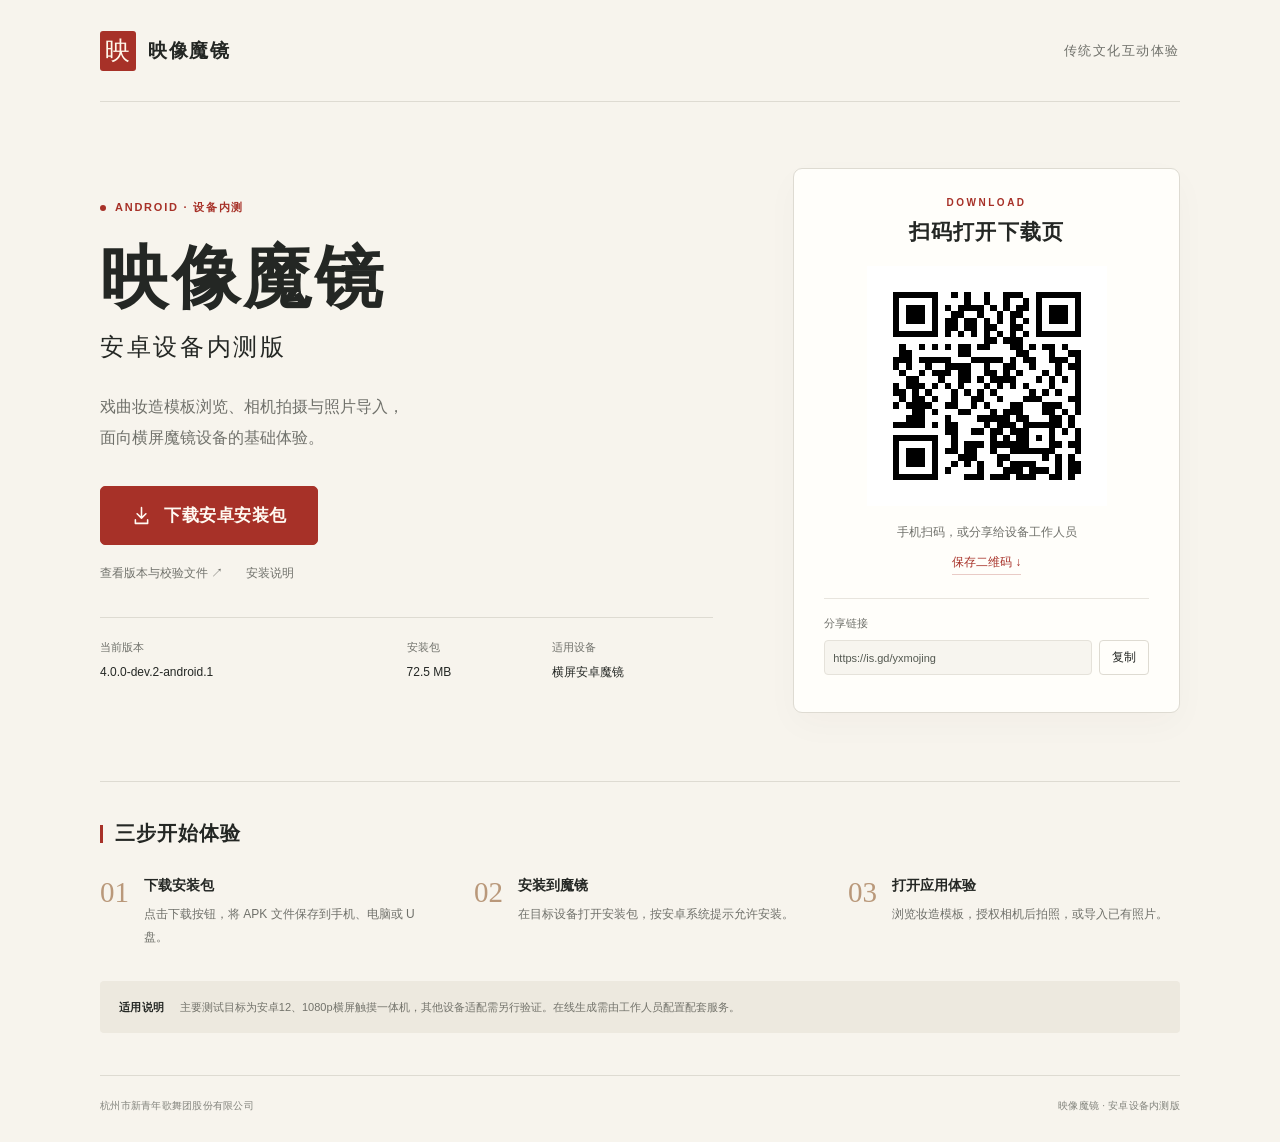
==== index.html @ 6d13199d "Add Android download page, share link and QR code" ====
<!doctype html>
<html lang="zh-CN">
<head>
  <meta charset="utf-8">
  <meta name="viewport" content="width=device-width, initial-scale=1">
  <meta name="description" content="映像魔镜安卓设备内测版下载入口，提供安装包、二维码及安装说明。">
  <meta name="theme-color" content="#a73128">
  <title>映像魔镜 · 安卓内测版下载</title>
  <link rel="stylesheet" href="./style.css">
  <script src="./app.js" defer></script>
</head>
<body>
  <header class="site-header wrap">
    <a class="brand" href="./" aria-label="映像魔镜首页"><span class="brand-seal" aria-hidden="true">映</span><span>映像魔镜</span></a>
    <span class="header-note">传统文化互动体验</span>
  </header>
  <main class="wrap">
    <section class="download-layout" aria-labelledby="page-title">
      <div class="download-main">
        <p class="eyebrow"><span></span> ANDROID · 设备内测</p>
        <h1 id="page-title">映像魔镜</h1>
        <p class="edition">安卓设备内测版</p>
        <p class="intro">戏曲妆造模板浏览、相机拍摄与照片导入，<br class="desktop-break">面向横屏魔镜设备的基础体验。</p>
        <a id="apk-download" class="download-button" href="https://github.com/hkjtsgmc79-boop/yingxiang-mirror-downloads/releases/download/v4.0.0-dev.2-android.1/yingxiang-mirror-4.0.0-dev.2-android.1.apk">
          <svg width="21" height="21" viewBox="0 0 24 24" fill="none" aria-hidden="true"><path d="M12 3v12m0 0 5-5m-5 5-5-5M5 17v4h14v-4" stroke="currentColor" stroke-width="1.8" stroke-linecap="round" stroke-linejoin="round"/></svg>
          下载安卓安装包
        </a>
        <div class="support-links"><a id="release-link" href="https://github.com/hkjtsgmc79-boop/yingxiang-mirror-downloads/releases/tag/v4.0.0-dev.2-android.1" target="_blank" rel="noopener noreferrer">查看版本与校验文件 <span aria-hidden="true">↗</span></a><a id="install-link" href="https://github.com/hkjtsgmc79-boop/yingxiang-mirror-downloads/releases/download/v4.0.0-dev.2-android.1/INSTALL.txt">安装说明</a></div>
        <dl class="version-details">
          <div><dt>当前版本</dt><dd id="version-name">4.0.0-dev.2-android.1</dd></div>
          <div><dt>安装包</dt><dd id="size-label">72.5 MB</dd></div>
          <div><dt>适用设备</dt><dd>横屏安卓魔镜</dd></div>
        </dl>
      </div>
      <aside class="qr-card" aria-labelledby="qr-title">
        <p class="qr-kicker">DOWNLOAD</p>
        <h2 id="qr-title">扫码打开下载页</h2>
        <div class="qr-frame"><img src="./assets/download-qr.png" width="240" height="240" alt="映像魔镜下载页二维码"></div>
        <p class="qr-caption">手机扫码，或分享给设备工作人员</p>
        <a class="qr-save" href="./assets/download-qr.png" download="映像魔镜_下载二维码.png">保存二维码 <span aria-hidden="true">↓</span></a>
        <div class="share-section">
          <label for="share-link">分享链接</label>
          <div class="share-row"><input id="share-link" type="text" value="https://is.gd/yxmojing" readonly aria-label="下载页分享链接"><button id="copy-link" type="button">复制</button></div>
          <p id="copy-status" class="copy-status" role="status" aria-live="polite"></p>
        </div>
      </aside>
    </section>
    <section class="installation" aria-labelledby="install-title">
      <div class="section-heading"><span class="section-line" aria-hidden="true"></span><h2 id="install-title">三步开始体验</h2></div>
      <ol class="steps">
        <li><span class="step-number" aria-hidden="true">01</span><div><h3>下载安装包</h3><p>点击下载按钮，将 APK 文件保存到手机、电脑或 U 盘。</p></div></li>
        <li><span class="step-number" aria-hidden="true">02</span><div><h3>安装到魔镜</h3><p>在目标设备打开安装包，按安卓系统提示允许安装。</p></div></li>
        <li><span class="step-number" aria-hidden="true">03</span><div><h3>打开应用体验</h3><p>浏览妆造模板，授权相机后拍照，或导入已有照片。</p></div></li>
      </ol>
      <div class="scope-note"><strong>适用说明</strong><p>主要测试目标为安卓12、1080p横屏触摸一体机，其他设备适配需另行验证。在线生成需由工作人员配置配套服务。</p></div>
    </section>
  </main>
  <footer class="site-footer wrap"><span>杭州市新青年歌舞团股份有限公司</span><span>映像魔镜 · 安卓设备内测版</span></footer>
</body>
</html>
---- style.css ----
:root{color-scheme:light;--paper:#f7f4ed;--ink:#242724;--muted:#70716b;--red:#a73128;--red-hover:#85271f;--line:#dedbd2;--serif:"Songti SC","STSong","SimSun",serif;--sans:-apple-system,BlinkMacSystemFont,"PingFang SC","Microsoft YaHei",sans-serif}
*{box-sizing:border-box}body{margin:0;color:var(--ink);background:var(--paper);font-family:var(--sans);-webkit-font-smoothing:antialiased}a{color:inherit;text-decoration:none}a:focus-visible,button:focus-visible,input:focus-visible{outline:3px solid #c68b51;outline-offset:5px}button,input{font:inherit}.wrap{width:min(1080px,calc(100% - 64px));margin-inline:auto}.site-header{height:102px;border-bottom:1px solid var(--line);display:flex;align-items:center;justify-content:space-between}.brand{display:inline-flex;align-items:center;gap:12px;font-size:19px;font-weight:650;letter-spacing:.08em}.brand-seal{display:grid;place-items:center;width:36px;height:40px;border-radius:3px;background:var(--red);color:#fff8eb;font:25px var(--serif)}.header-note{font-size:13px;color:var(--muted);letter-spacing:.12em}.download-layout{display:grid;grid-template-columns:minmax(0,1.3fr) minmax(320px,.82fr);gap:80px;align-items:center;padding:66px 0 68px}.eyebrow{display:flex;align-items:center;gap:9px;margin:0 0 23px;font-size:11px;letter-spacing:.16em;font-weight:650;color:var(--red)}.eyebrow span{width:6px;height:6px;background:var(--red);border-radius:50%}h1{font-family:var(--serif);font-size:68px;line-height:1.18;letter-spacing:.055em;font-weight:700;margin:0 0 12px}.edition{font-size:24px;letter-spacing:.11em;margin:0 0 28px;font-weight:400}.intro{font-size:16px;line-height:1.95;color:var(--muted);margin:0 0 33px}.download-button{display:inline-flex;align-items:center;justify-content:center;gap:12px;background:var(--red);color:#fffaf2;border:1px solid var(--red);border-radius:5px;padding:17px 30px;min-height:58px;font-size:17px;font-weight:600;letter-spacing:.03em;transition:background .15s,border-color .15s}.download-button:hover{background:var(--red-hover);border-color:var(--red-hover)}.support-links{display:flex;flex-wrap:wrap;gap:23px;margin-top:20px;font-size:12px;color:var(--muted)}.support-links a:hover{color:var(--red);text-decoration:underline;text-underline-offset:4px}.version-details{display:grid;grid-template-columns:1.8fr .8fr 1fr;gap:16px;border-top:1px solid var(--line);margin:35px 0 0;padding-top:22px}.version-details dt{font-size:11px;color:var(--muted);margin-bottom:8px}.version-details dd{margin:0;font-size:12px;font-weight:500;line-height:1.5;overflow-wrap:anywhere}.qr-card{background:#fffefa;border:1px solid var(--line);border-radius:9px;padding:28px 30px 16px;text-align:center;box-shadow:0 12px 35px #3d321207}.qr-kicker{font-size:10px;color:var(--red);letter-spacing:.25em;margin:0 0 10px;font-weight:650}.qr-card h2{font-size:21px;font-weight:600;letter-spacing:.06em;margin:0 0 20px}.qr-frame{width:min(100%,240px);aspect-ratio:1;margin-inline:auto;background:#fff;display:grid;place-items:center}.qr-frame img{display:block;width:100%;height:auto;image-rendering:pixelated}.qr-caption{font-size:12px;color:var(--muted);line-height:1.7;margin:16px 0 10px}.qr-save{display:inline-block;font-size:12px;color:var(--red);border-bottom:1px solid #a7312840;padding-bottom:3px}.qr-save:hover{border-color:var(--red)}.share-section{border-top:1px solid #e8e5de;text-align:left;margin-top:23px;padding-top:17px}.share-section label{display:block;font-size:11px;color:var(--muted);margin-bottom:9px}.share-row{display:flex;align-items:stretch;gap:7px}.share-row input{width:0;min-width:0;flex:1;background:#f7f5ef;border:1px solid #e5e2da;border-radius:4px;padding:9px 8px;color:#545951;font-size:11px;text-overflow:ellipsis}.share-row button{flex:none;background:#fffefa;color:var(--ink);border:1px solid var(--line);border-radius:4px;padding:8px 12px;font-size:12px;cursor:pointer}.share-row button:hover{border-color:var(--red);color:var(--red)}.copy-status{min-height:15px;font-size:11px;color:var(--red);margin:6px 0 0}.installation{border-top:1px solid var(--line);padding:38px 0 42px}.section-heading{display:flex;align-items:center;gap:12px}.section-line{height:18px;width:3px;background:var(--red)}.section-heading h2{font-size:20px;font-weight:600;letter-spacing:.05em;margin:0}.steps{display:grid;grid-template-columns:repeat(3,minmax(0,1fr));gap:42px;list-style:none;margin:30px 0 32px;padding:0}.steps li{display:flex;align-items:flex-start;gap:15px}.step-number{font-family:Georgia,serif;font-size:29px;font-weight:400;line-height:1.1;color:#b9987a}.steps h3{font-size:14px;font-weight:600;margin:0 0 8px}.steps p{font-size:12px;line-height:1.9;color:var(--muted);margin:0}.scope-note{display:flex;align-items:baseline;gap:15px;padding:16px 19px;background:#ede9df;border-radius:4px}.scope-note strong{font-size:11px;white-space:nowrap;letter-spacing:.04em}.scope-note p{margin:0;color:#73736b;font-size:11px;line-height:1.85}.site-footer{border-top:1px solid var(--line);padding-block:23px 29px;display:flex;justify-content:space-between;gap:18px;color:#83847d;font-size:10px;letter-spacing:.025em}
@media(max-width:850px){.download-layout{gap:34px;grid-template-columns:minmax(0,1fr) 310px;padding-block:45px}h1{font-size:54px}.edition{font-size:20px}.qr-card{padding-inline:23px}.intro{font-size:14px}.version-details{grid-template-columns:1fr 1fr}.version-details>div:first-child{grid-column:1/-1}.steps{gap:22px}.steps li{gap:11px}.desktop-break{display:none}}
@media(max-width:640px){.wrap{width:calc(100% - 40px)}.site-header{height:80px}.brand{font-size:17px;gap:10px}.brand-seal{width:31px;height:35px;font-size:22px}.header-note{font-size:10px;letter-spacing:.04em}.download-layout{grid-template-columns:1fr;gap:35px;padding:40px 0 36px}.eyebrow{margin-bottom:19px;font-size:10px}h1{font-size:52px}.edition{font-size:20px;margin-bottom:22px}.intro{font-size:14px;line-height:1.9;margin-bottom:27px}.download-button{width:100%;font-size:16px;padding:16px 20px}.support-links{justify-content:center;margin-top:16px;font-size:11px;gap:22px}.version-details{grid-template-columns:1.7fr .7fr 1fr;gap:12px;margin-top:27px;padding-top:20px}.version-details>div:first-child{grid-column:auto}.version-details dd{font-size:10px}.version-details dt{font-size:10px}.qr-card{padding:25px 23px 15px;max-width:370px;width:100%;justify-self:center}.qr-card h2{font-size:20px}.qr-frame{width:220px;max-width:100%}.share-row input{font-size:11px}.installation{padding:30px 0}.section-heading h2{font-size:19px}.steps{grid-template-columns:1fr;gap:24px;margin-top:27px}.steps li{gap:19px}.step-number{min-width:33px;font-size:27px}.steps h3{font-size:14px;margin-bottom:5px}.steps p{font-size:12px;line-height:1.8}.scope-note{display:block;padding:15px 17px}.scope-note strong{display:block;margin-bottom:7px}.scope-note p{font-size:11px;line-height:1.9}.site-footer{flex-direction:column;gap:8px;font-size:10px;line-height:1.6;padding-block:20px 24px}}
@media(prefers-reduced-motion:reduce){*{transition:none!important}}
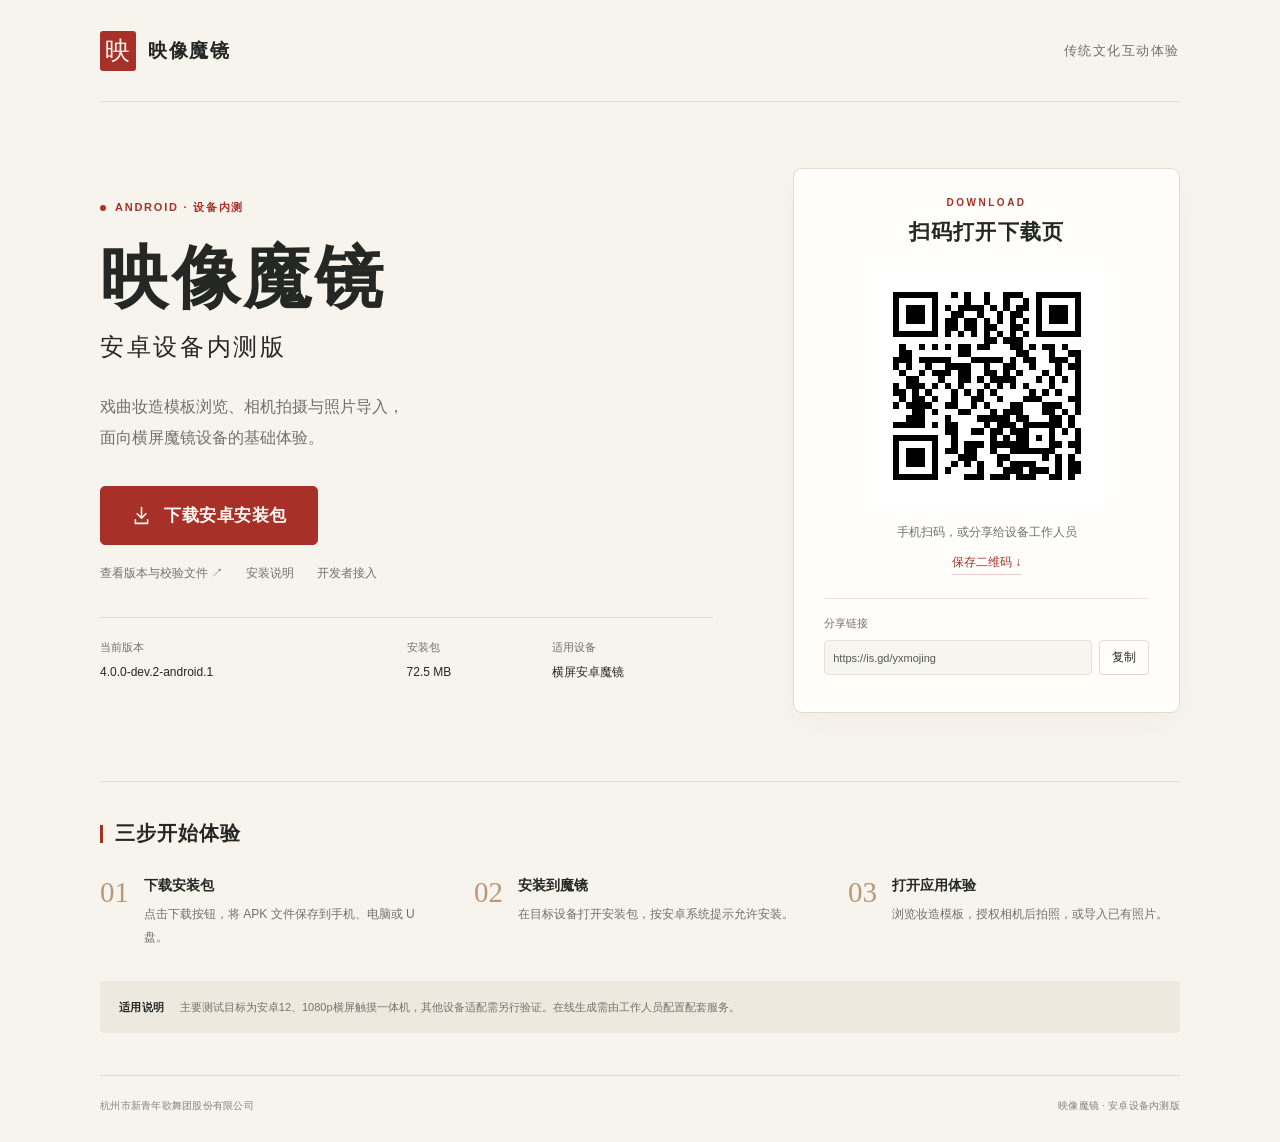
==== commit 60a5e7ef: "Add developer portal, local integration API and reproducible client checks" ====
--- a/index.html
+++ b/index.html
@@ -25,7 +25,7 @@
           <svg width="21" height="21" viewBox="0 0 24 24" fill="none" aria-hidden="true"><path d="M12 3v12m0 0 5-5m-5 5-5-5M5 17v4h14v-4" stroke="currentColor" stroke-width="1.8" stroke-linecap="round" stroke-linejoin="round"/></svg>
           下载安卓安装包
         </a>
-        <div class="support-links"><a id="release-link" href="https://github.com/hkjtsgmc79-boop/yingxiang-mirror-downloads/releases/tag/v4.0.0-dev.2-android.1" target="_blank" rel="noopener noreferrer">查看版本与校验文件 <span aria-hidden="true">↗</span></a><a id="install-link" href="https://github.com/hkjtsgmc79-boop/yingxiang-mirror-downloads/releases/download/v4.0.0-dev.2-android.1/INSTALL.txt">安装说明</a></div>
+        <div class="support-links"><a id="release-link" href="https://github.com/hkjtsgmc79-boop/yingxiang-mirror-downloads/releases/tag/v4.0.0-dev.2-android.1" target="_blank" rel="noopener noreferrer">查看版本与校验文件 <span aria-hidden="true">↗</span></a><a id="install-link" href="https://github.com/hkjtsgmc79-boop/yingxiang-mirror-downloads/releases/download/v4.0.0-dev.2-android.1/INSTALL.txt">安装说明</a><a href="./developers/">开发者接入</a></div>
         <dl class="version-details">
           <div><dt>当前版本</dt><dd id="version-name">4.0.0-dev.2-android.1</dd></div>
           <div><dt>安装包</dt><dd id="size-label">72.5 MB</dd></div>
